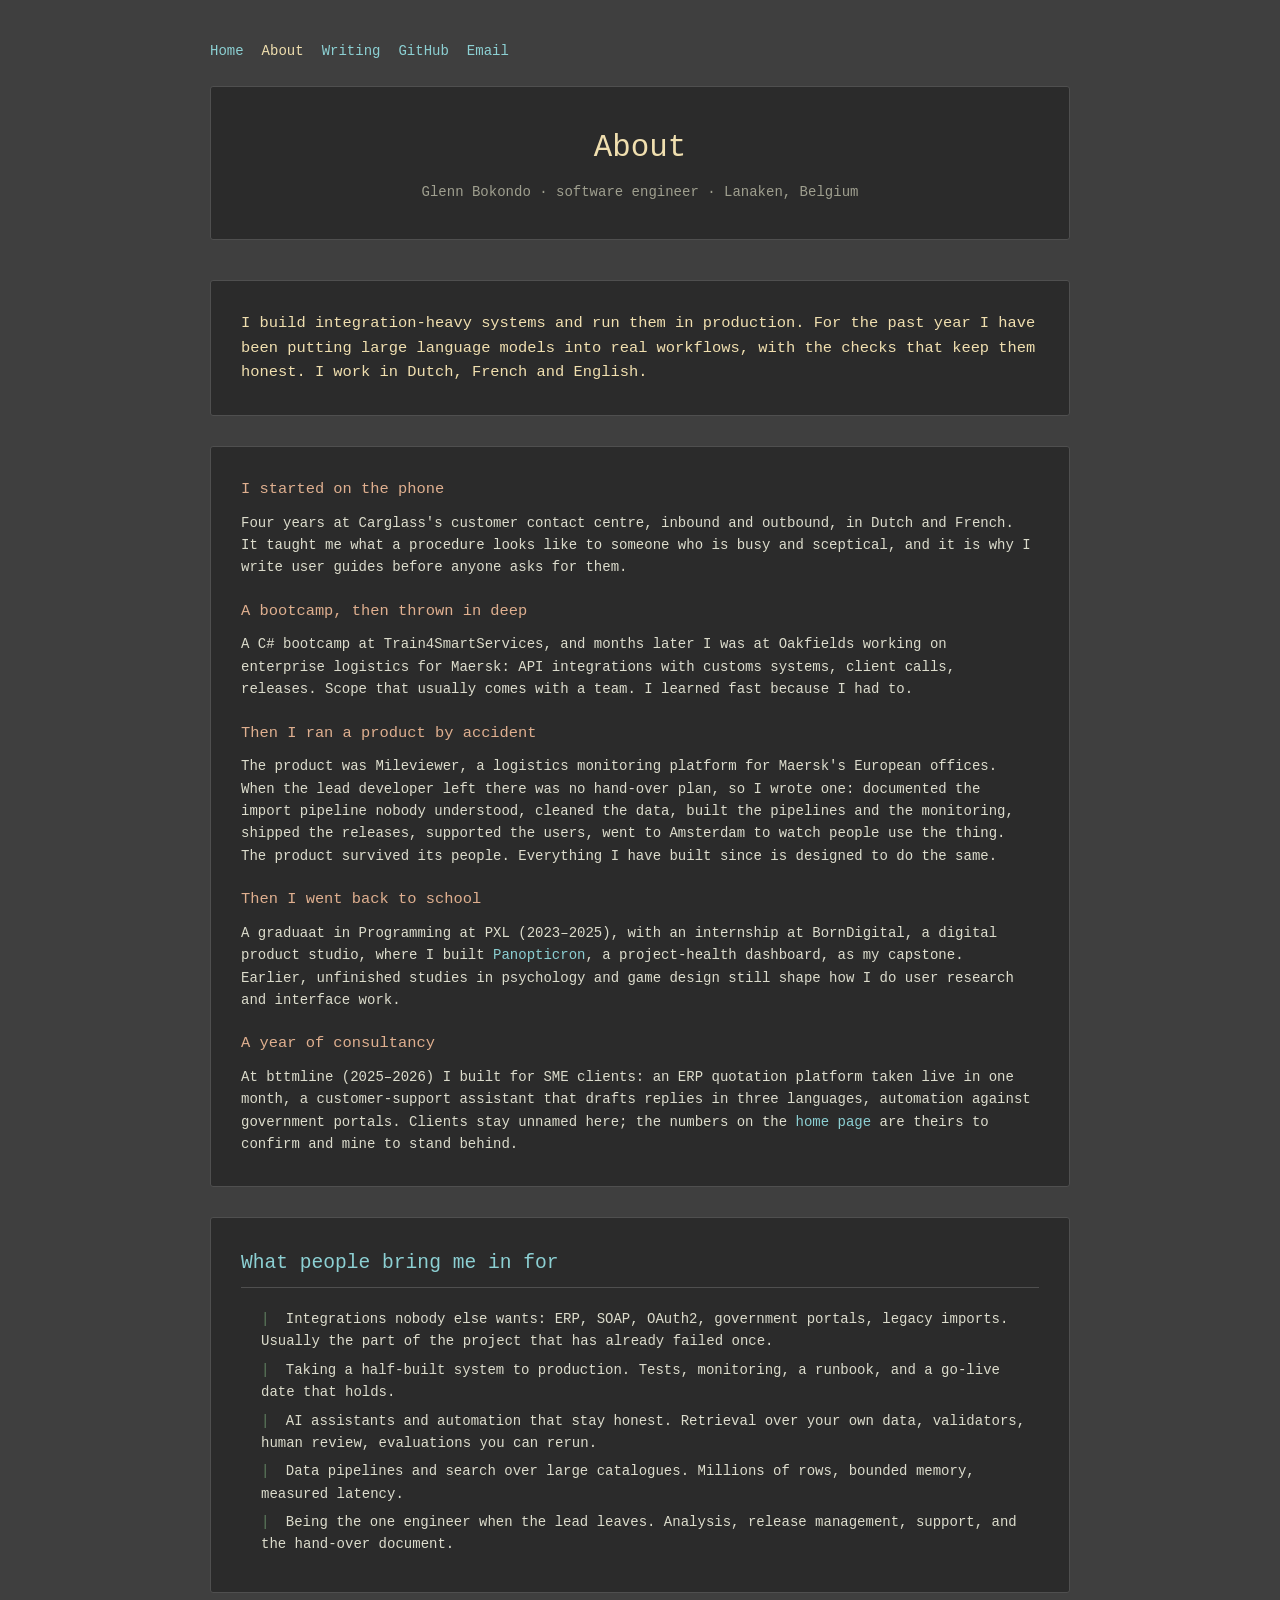
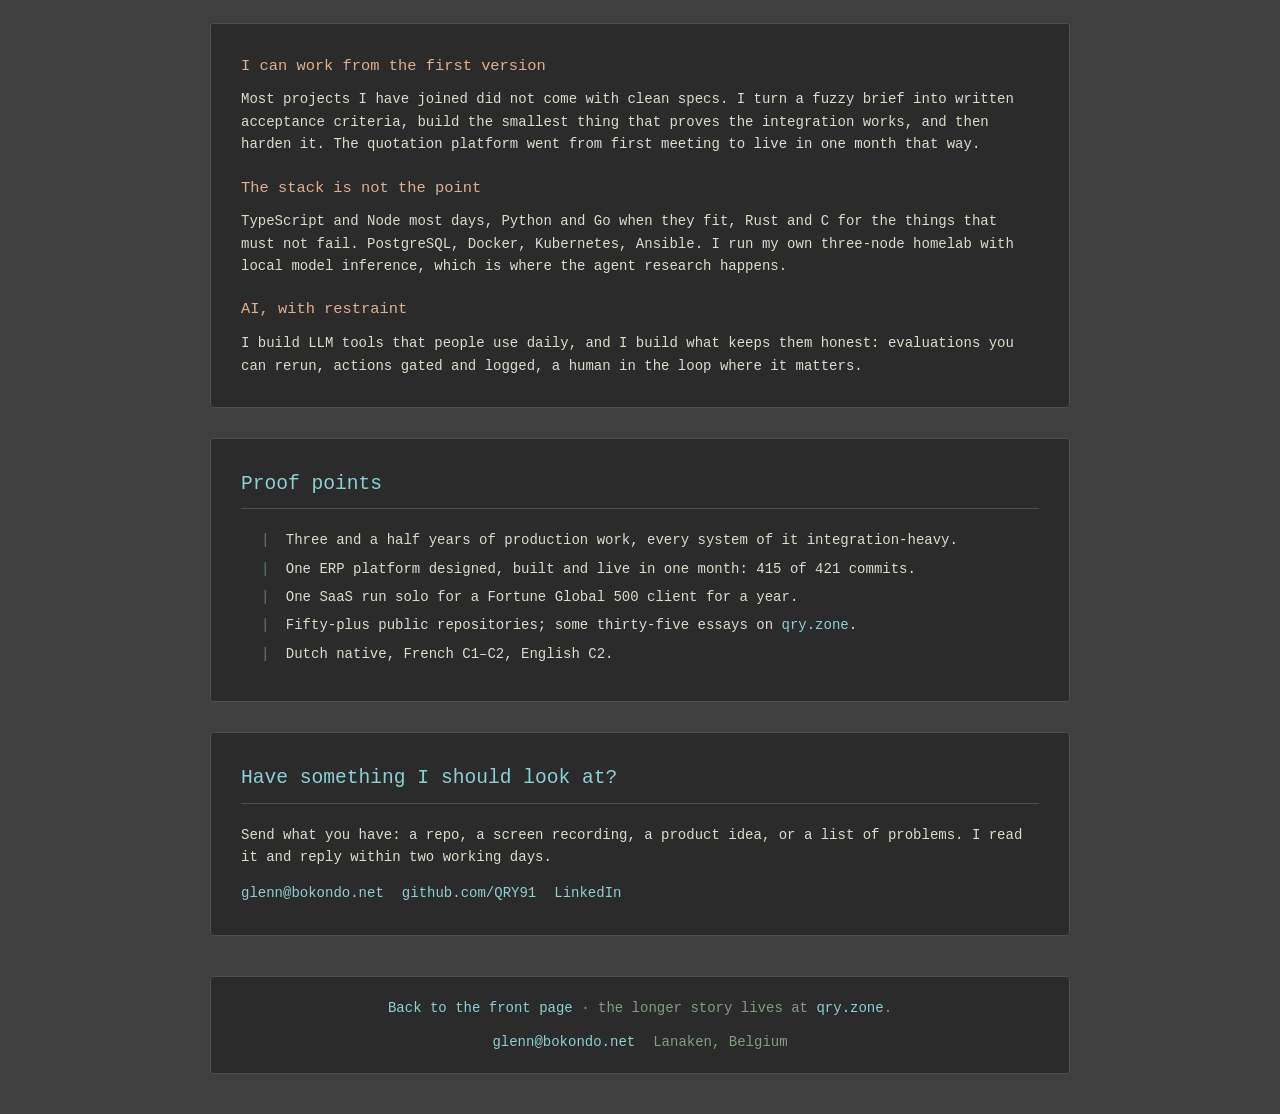
==== about/index.html @ 12858e15 "feat: rewrite copy and add about page" ====
<!doctype html>
<html lang="en">
<head>
    <meta charset="UTF-8" />
    <meta name="viewport" content="width=device-width, initial-scale=1.0" />
    <title>About — Glenn Bokondo</title>
    <meta name="description" content="How I got from a contact centre to running production software: the story, the way I work, and the proof points." />
    <link rel="shortcut icon" href="/favicon.ico" type="image/x-icon" />
    <link rel="stylesheet" href="/style.css" />
</head>
<body>
    <main>
        <nav class="site" aria-label="Site">
            <a href="/">Home</a>
            <a href="/about/" aria-current="page">About</a>
            <a href="https://qry.zone">Writing</a>
            <a href="https://github.com/QRY91">GitHub</a>
            <a href="mailto:glenn@bokondo.net">Email</a>
        </nav>

        <header class="card">
            <h1>About</h1>
            <p class="role">Glenn Bokondo · software engineer · Lanaken, Belgium</p>
        </header>

        <section>
            <p class="lede">
                I build integration-heavy systems and run them in production. For the
                past year I have been putting large language models into real
                workflows, with the checks that keep them honest. I work in Dutch,
                French and English.
            </p>
        </section>

        <section>
            <h3>I started on the phone</h3>
            <p>
                Four years at Carglass's customer contact centre, inbound and outbound,
                in Dutch and French. It taught me what a procedure looks like to someone
                who is busy and sceptical, and it is why I write user guides before
                anyone asks for them.
            </p>

            <h3>A bootcamp, then thrown in deep</h3>
            <p>
                A C# bootcamp at Train4SmartServices, and months later I was at
                Oakfields working on enterprise logistics for Maersk: API integrations
                with customs systems, client calls, releases. Scope that usually comes
                with a team. I learned fast because I had to.
            </p>

            <h3>Then I ran a product by accident</h3>
            <p>
                The product was Mileviewer, a logistics monitoring platform for Maersk's
                European offices. When the lead developer left there was no hand-over
                plan, so I wrote one: documented the import pipeline nobody understood,
                cleaned the data, built the pipelines and the monitoring, shipped the
                releases, supported the users, went to Amsterdam to watch people use
                the thing. The product survived its people. Everything I have built
                since is designed to do the same.
            </p>

            <h3>Then I went back to school</h3>
            <p>
                A graduaat in Programming at PXL (2023–2025), with an internship at
                BornDigital, a digital product studio, where I built
                <a href="https://panopticron.com">Panopticron</a>, a project-health
                dashboard, as my capstone. Earlier, unfinished studies in psychology
                and game design still shape how I do user research and interface work.
            </p>

            <h3>A year of consultancy</h3>
            <p>
                At bttmline (2025–2026) I built for SME clients: an ERP quotation
                platform taken live in one month, a customer-support assistant that
                drafts replies in three languages, automation against government
                portals. Clients stay unnamed here; the numbers on the
                <a href="/">home page</a> are theirs to confirm and mine to stand behind.
            </p>
        </section>

        <section>
            <h2>What people bring me in for</h2>
            <ul class="plain">
                <li>Integrations nobody else wants: ERP, SOAP, OAuth2, government portals, legacy imports. Usually the part of the project that has already failed once.</li>
                <li>Taking a half-built system to production. Tests, monitoring, a runbook, and a go-live date that holds.</li>
                <li>AI assistants and automation that stay honest. Retrieval over your own data, validators, human review, evaluations you can rerun.</li>
                <li>Data pipelines and search over large catalogues. Millions of rows, bounded memory, measured latency.</li>
                <li>Being the one engineer when the lead leaves. Analysis, release management, support, and the hand-over document.</li>
            </ul>
        </section>

        <section>
            <h3>I can work from the first version</h3>
            <p>
                Most projects I have joined did not come with clean specs. I turn a
                fuzzy brief into written acceptance criteria, build the smallest thing
                that proves the integration works, and then harden it. The quotation
                platform went from first meeting to live in one month that way.
            </p>

            <h3>The stack is not the point</h3>
            <p>
                TypeScript and Node most days, Python and Go when they fit, Rust and C
                for the things that must not fail. PostgreSQL, Docker, Kubernetes,
                Ansible. I run my own three-node homelab with local model inference,
                which is where the agent research happens.
            </p>

            <h3>AI, with restraint</h3>
            <p>
                I build LLM tools that people use daily, and I build what keeps them
                honest: evaluations you can rerun, actions gated and logged, a human
                in the loop where it matters.
            </p>
        </section>

        <section>
            <h2>Proof points</h2>
            <ul class="plain">
                <li>Three and a half years of production work, every system of it integration-heavy.</li>
                <li>One ERP platform designed, built and live in one month: 415 of 421 commits.</li>
                <li>One SaaS run solo for a Fortune Global 500 client for a year.</li>
                <li>Fifty-plus public repositories; some thirty-five essays on <a href="https://qry.zone">qry.zone</a>.</li>
                <li>Dutch native, French C1–C2, English C2.</li>
            </ul>
        </section>

        <section>
            <h2>Have something I should look at?</h2>
            <p>
                Send what you have: a repo, a screen recording, a product idea, or a
                list of problems. I read it and reply within two working days.
            </p>
            <div class="contact">
                <a href="mailto:glenn@bokondo.net">glenn@bokondo.net</a>
                <a href="https://github.com/QRY91">github.com/QRY91</a>
                <a href="https://linkedin.com/in/glenn-bokondo-98957b196/">LinkedIn</a>
            </div>
        </section>

        <footer>
            <p><a href="/">Back to the front page</a> · the longer story lives at <a href="https://qry.zone">qry.zone</a>.</p>
            <div class="contact">
                <a href="mailto:glenn@bokondo.net">glenn@bokondo.net</a>
                <span>Lanaken, Belgium</span>
            </div>
        </footer>
    </main>
</body>
</html>
---- style.css ----
/* bokondo.net — shared stylesheet. Zenburn palette and monospace type, carried over from the 2025 page. */
:root {
    --bg: #3f3f3f;
    --panel: #2b2b2b;
    --inset: #383838;
    --rule: #4f4f4f;
    --ink: #dcdccc;
    --dim: #9f9f8f;
    --title: #f0dfaf;
    --cyan: #8cd0d3;
    --orange: #dfaf8f;
    --rose: #cc9393;
    --green: #7f9f7f;
    --marker: #5f7f5f;
    --measure: 900px;
}
* { margin: 0; padding: 0; box-sizing: border-box; }
body {
    font-family: "Monaco", "Menlo", "Ubuntu Mono", monospace;
    line-height: 1.6;
    color: var(--ink);
    background: var(--bg);
    font-size: 14px;
}
main { max-width: var(--measure); margin: 0 auto; padding: 40px 20px; }
nav.site { display: flex; flex-wrap: wrap; gap: 6px 18px; margin-bottom: 24px; color: var(--green); }
nav.site a[aria-current="page"] { color: var(--title); }
header.card {
    text-align: center;
    margin-bottom: 40px;
    padding: 36px 20px;
    background: var(--panel);
    border: 1px solid var(--rule);
    border-radius: 3px;
}
h1 { font-size: 2.2em; color: var(--title); font-weight: normal; }
.role { color: var(--dim); margin-top: 8px; }
.contact { margin-top: 14px; display: flex; flex-wrap: wrap; gap: 6px 18px; }
header.card .contact { justify-content: center; }
a { color: var(--cyan); text-decoration: none; }
a:hover, a:focus-visible { text-decoration: underline; color: var(--orange); }
:focus-visible { outline: 1px solid var(--cyan); outline-offset: 2px; }
section {
    background: var(--panel);
    margin-bottom: 30px;
    padding: 30px;
    border: 1px solid var(--rule);
    border-radius: 3px;
}
h2 {
    font-size: 1.4em;
    margin-bottom: 20px;
    color: var(--cyan);
    border-bottom: 1px solid var(--rule);
    padding-bottom: 8px;
    font-weight: normal;
    text-transform: none;
    letter-spacing: 0;
}
h3 { font-size: 1.1em; margin: 20px 0 10px 0; color: var(--orange); font-weight: normal; }
section h3:first-child { margin-top: 0; }
p { margin-bottom: 12px; }
p:last-child { margin-bottom: 0; }
.lede { color: var(--title); font-size: 1.1em; }
.avail {
    padding: 15px;
    background: var(--inset);
    border-left: 3px solid var(--cyan);
    border-radius: 2px;
    margin-top: 16px;
}
.item {
    margin-bottom: 20px;
    padding: 15px;
    background: var(--inset);
    border-radius: 3px;
    border-left: 3px solid var(--rose);
}
.item:last-child { margin-bottom: 0; }
.item h3 { margin: 0 0 6px 0; color: var(--rose); font-weight: bold; font-size: 1em; }
.item .meta { color: var(--dim); font-size: 0.95em; margin-bottom: 8px; }
ul.plain { list-style: none; margin: 12px 0 0 0; padding-left: 20px; }
ul.plain li { margin-bottom: 6px; position: relative; }
ul.plain li::before { content: "| "; color: var(--marker); margin-right: 8px; }
footer {
    text-align: center;
    margin-top: 40px;
    color: var(--green);
    padding: 20px;
    background: var(--panel);
    border: 1px solid var(--rule);
    border-radius: 3px;
}
footer .contact { justify-content: center; margin-top: 8px; }
@media print {
    body { background: #fff; color: #000; font-size: 10.5pt; line-height: 1.45; }
    main { max-width: none; padding: 0; }
    nav.site { display: none; }
    header.card, section, footer, .item, .avail { background: none; border-color: #999; color: inherit; }
    h1, h2, h3, .lede, .item h3, footer, nav.site a { color: #000; }
    .role, .meta, ul.plain li::before { color: #444; }
    a { color: #000; }
    a[href^="http"]::after { content: " (" attr(href) ")"; font-size: 0.85em; color: #444; }
    section { margin-bottom: 14px; padding: 0 0 10px 0; border: 0; border-bottom: 1px solid #999; break-inside: avoid; }
    .item { padding: 0 0 0 10px; border-left: 2px solid #999; }
}
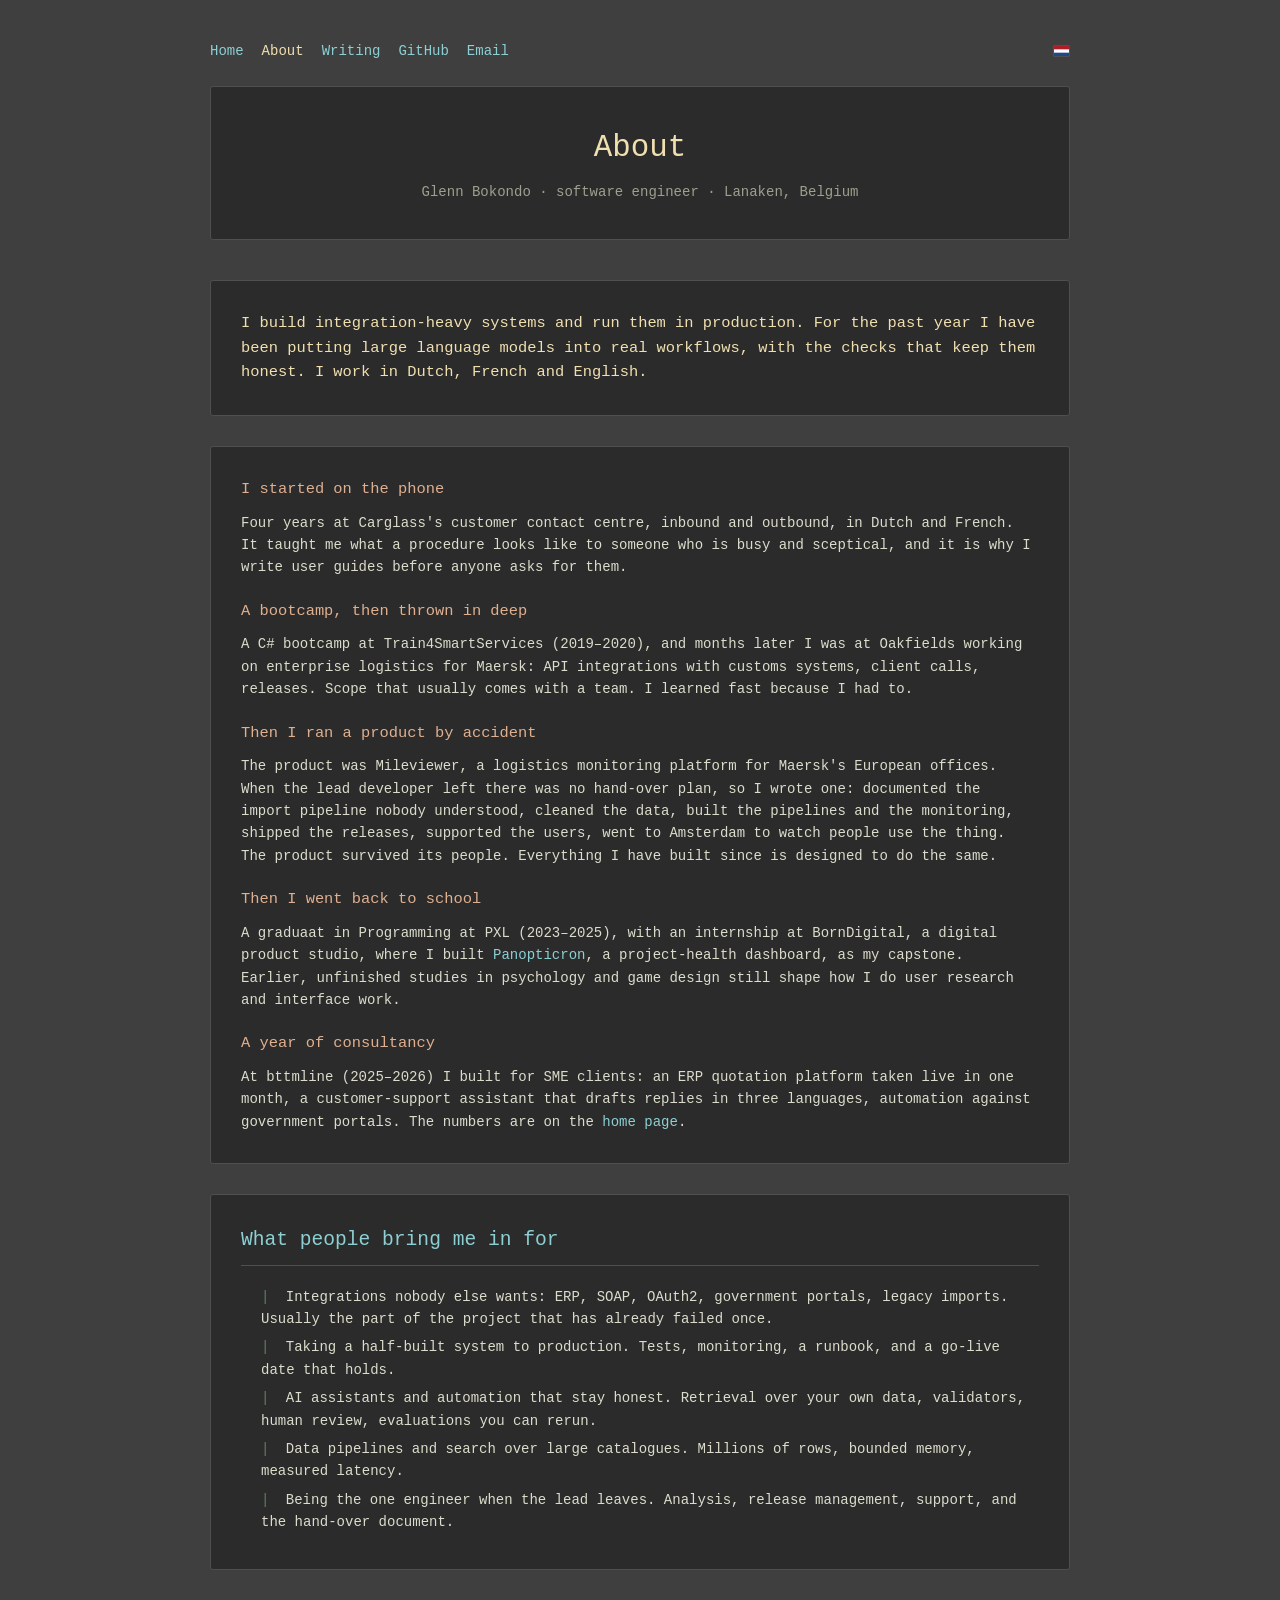
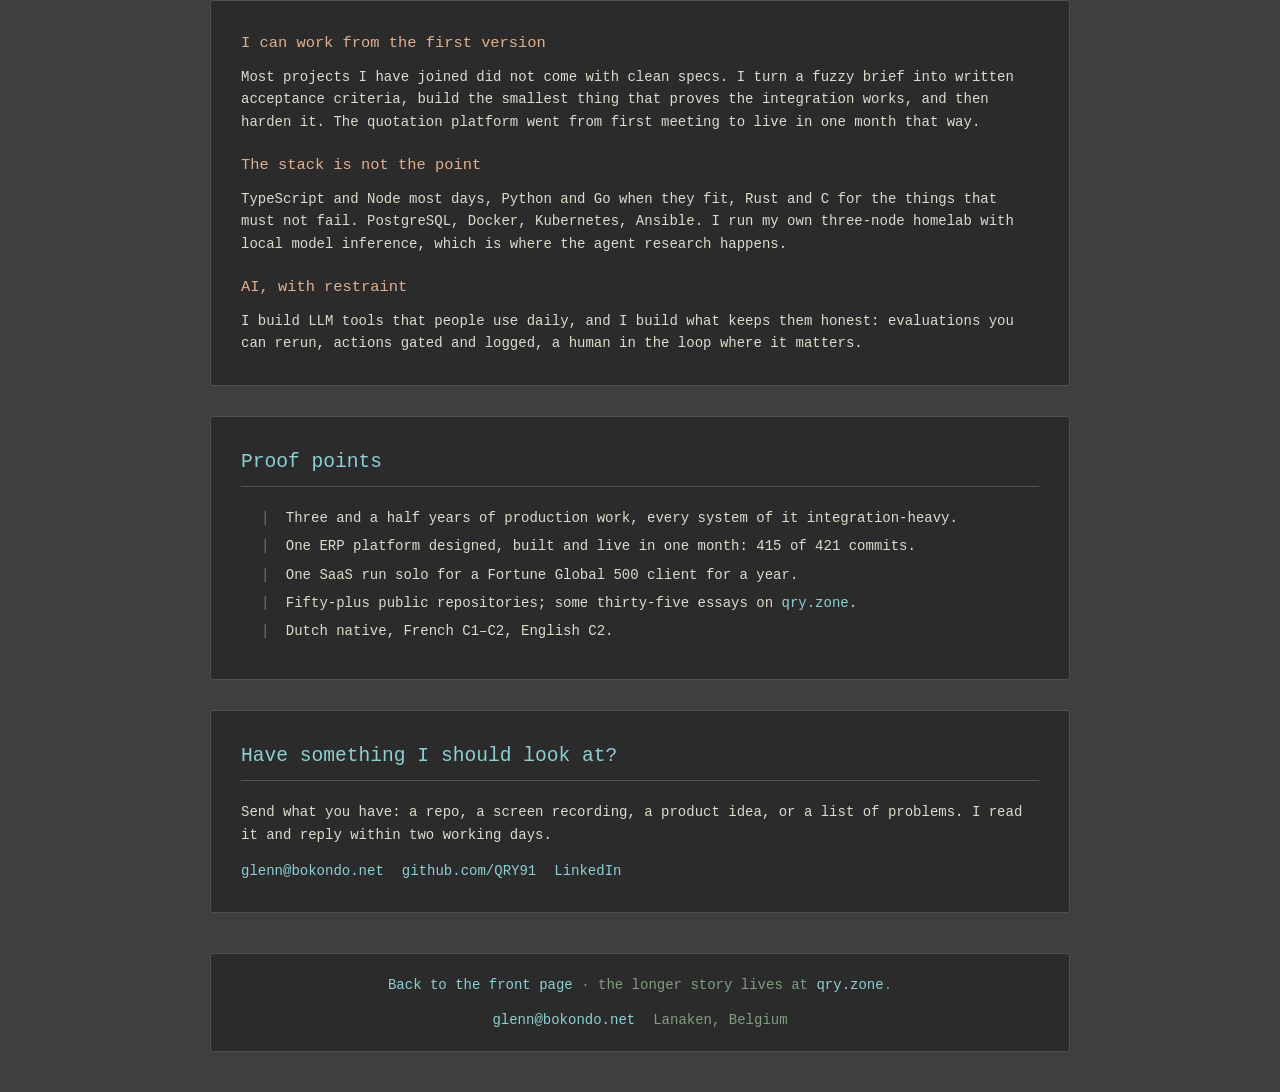
==== commit 99302d92: "feat: add dutch pages and language switch" ====
--- a/about/index.html
+++ b/about/index.html
@@ -7,6 +7,9 @@
     <meta name="description" content="How I got from a contact centre to running production software: the story, the way I work, and the proof points." />
     <link rel="shortcut icon" href="/favicon.ico" type="image/x-icon" />
     <link rel="stylesheet" href="/style.css" />
+    <link rel="alternate" hreflang="en" href="https://www.bokondo.net/about/" />
+    <link rel="alternate" hreflang="nl" href="https://www.bokondo.net/nl/over/" />
+    <link rel="alternate" hreflang="x-default" href="https://www.bokondo.net/about/" />
 </head>
 <body>
     <main>
@@ -16,6 +19,7 @@
             <a href="https://qry.zone">Writing</a>
             <a href="https://github.com/QRY91">GitHub</a>
             <a href="mailto:glenn@bokondo.net">Email</a>
+            <a class="lang" href="/nl/over/" hreflang="nl" lang="nl" title="Nederlands"><img src="/assets/flag-nl.svg" alt="" width="18" height="12" /><span class="visually-hidden">Nederlands</span></a>
         </nav>
 
         <header class="card">
@@ -43,7 +47,7 @@
 
             <h3>A bootcamp, then thrown in deep</h3>
             <p>
-                A C# bootcamp at Train4SmartServices, and months later I was at
+                A C# bootcamp at Train4SmartServices (2019–2020), and months later I was at
                 Oakfields working on enterprise logistics for Maersk: API integrations
                 with customs systems, client calls, releases. Scope that usually comes
                 with a team. I learned fast because I had to.
@@ -74,8 +78,7 @@
                 At bttmline (2025–2026) I built for SME clients: an ERP quotation
                 platform taken live in one month, a customer-support assistant that
                 drafts replies in three languages, automation against government
-                portals. Clients stay unnamed here; the numbers on the
-                <a href="/">home page</a> are theirs to confirm and mine to stand behind.
+                portals. The numbers are on the <a href="/">home page</a>.
             </p>
         </section>
 
--- a/style.css
+++ b/style.css
@@ -25,6 +25,9 @@
 main { max-width: var(--measure); margin: 0 auto; padding: 40px 20px; }
 nav.site { display: flex; flex-wrap: wrap; gap: 6px 18px; margin-bottom: 24px; color: var(--green); }
 nav.site a[aria-current="page"] { color: var(--title); }
+nav.site .lang { margin-left: auto; display: inline-flex; align-items: center; line-height: 1; }
+nav.site .lang img { display: block; height: 12px; width: auto; border: 1px solid var(--rule); border-radius: 1px; }
+.visually-hidden { position: absolute; width: 1px; height: 1px; margin: -1px; padding: 0; overflow: hidden; clip: rect(0 0 0 0); white-space: nowrap; border: 0; }
 header.card {
     text-align: center;
     margin-bottom: 40px;
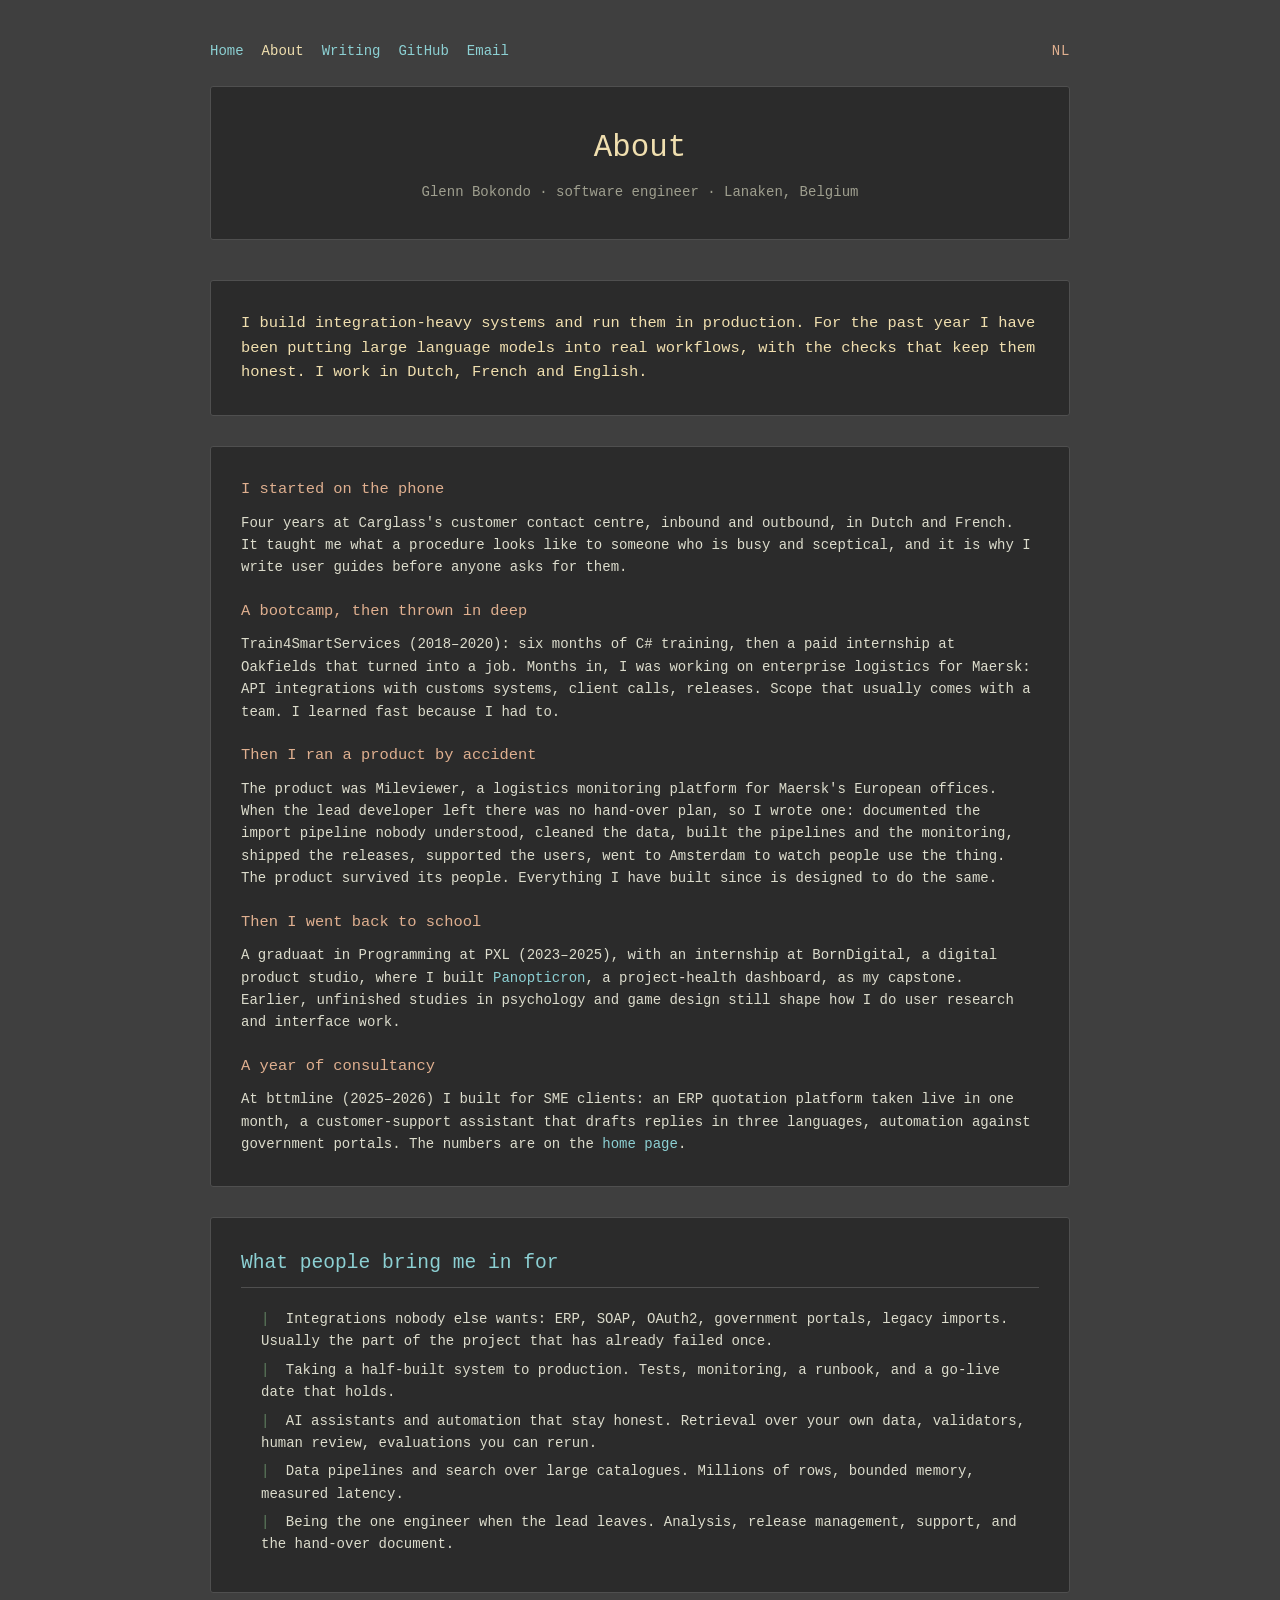
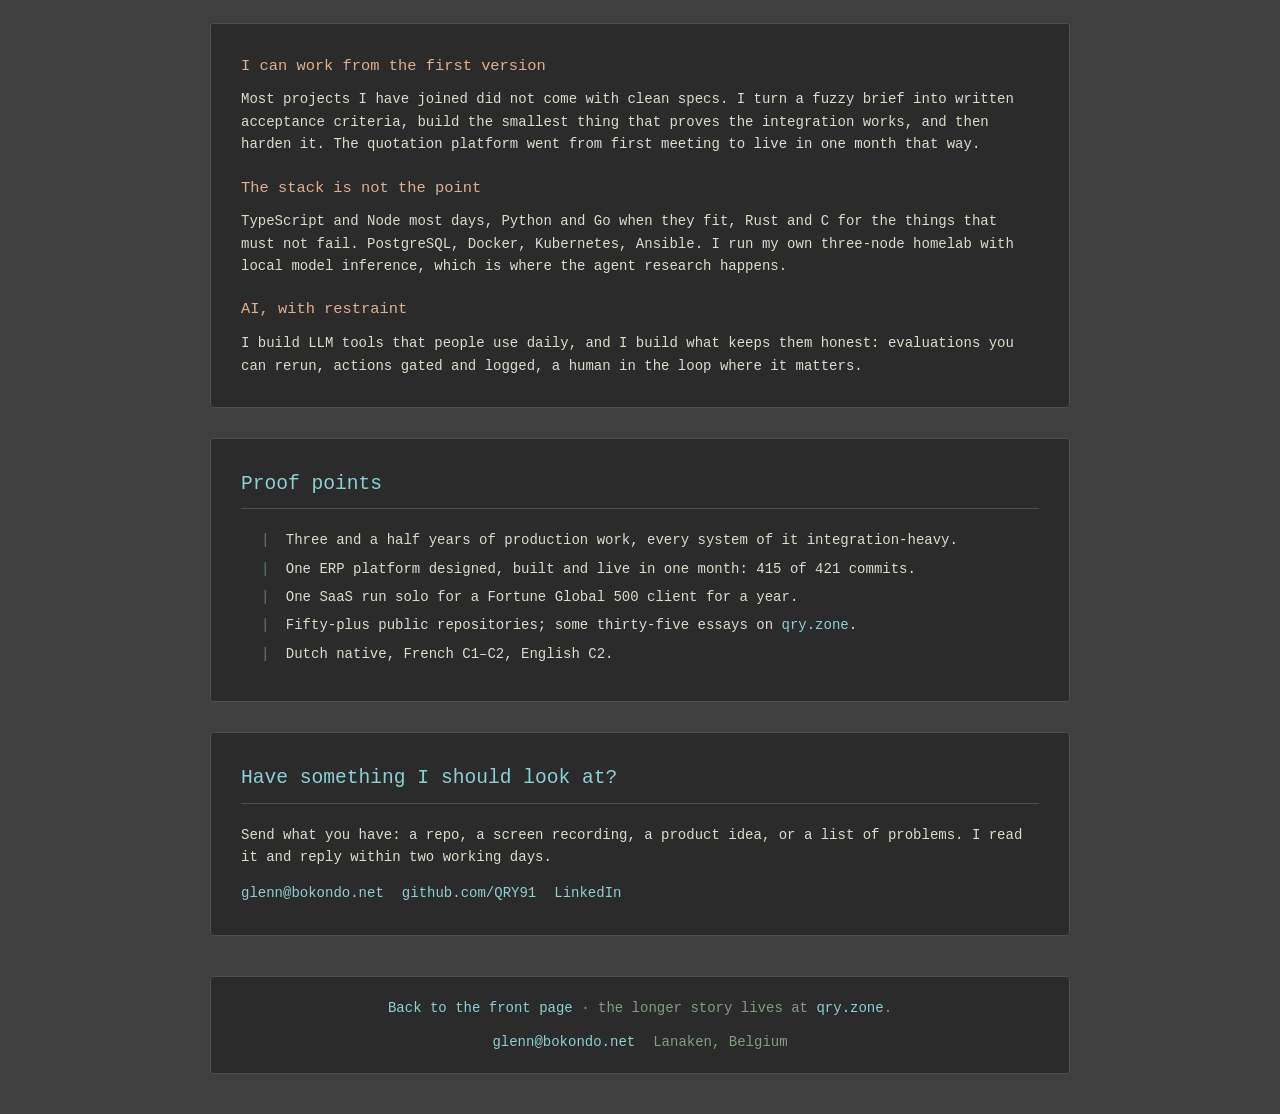
==== commit e77673fc: "fix: text language toggle and training timeline" ====
--- a/about/index.html
+++ b/about/index.html
@@ -19,7 +19,7 @@
             <a href="https://qry.zone">Writing</a>
             <a href="https://github.com/QRY91">GitHub</a>
             <a href="mailto:glenn@bokondo.net">Email</a>
-            <a class="lang" href="/nl/over/" hreflang="nl" lang="nl" title="Nederlands"><img src="/assets/flag-nl.svg" alt="" width="18" height="12" /><span class="visually-hidden">Nederlands</span></a>
+            <a class="lang" href="/nl/over/" hreflang="nl" lang="nl" title="Nederlands">NL</a>
         </nav>
 
         <header class="card">
@@ -47,10 +47,11 @@
 
             <h3>A bootcamp, then thrown in deep</h3>
             <p>
-                A C# bootcamp at Train4SmartServices (2019–2020), and months later I was at
-                Oakfields working on enterprise logistics for Maersk: API integrations
-                with customs systems, client calls, releases. Scope that usually comes
-                with a team. I learned fast because I had to.
+                Train4SmartServices (2018–2020): six months of C# training, then a paid
+                internship at Oakfields that turned into a job. Months in, I was working
+                on enterprise logistics for Maersk: API integrations with customs
+                systems, client calls, releases. Scope that usually comes with a team.
+                I learned fast because I had to.
             </p>
 
             <h3>Then I ran a product by accident</h3>
--- a/style.css
+++ b/style.css
@@ -25,9 +25,7 @@
 main { max-width: var(--measure); margin: 0 auto; padding: 40px 20px; }
 nav.site { display: flex; flex-wrap: wrap; gap: 6px 18px; margin-bottom: 24px; color: var(--green); }
 nav.site a[aria-current="page"] { color: var(--title); }
-nav.site .lang { margin-left: auto; display: inline-flex; align-items: center; line-height: 1; }
-nav.site .lang img { display: block; height: 12px; width: auto; border: 1px solid var(--rule); border-radius: 1px; }
-.visually-hidden { position: absolute; width: 1px; height: 1px; margin: -1px; padding: 0; overflow: hidden; clip: rect(0 0 0 0); white-space: nowrap; border: 0; }
+nav.site .lang { margin-left: auto; color: var(--orange); letter-spacing: 0.05em; }
 header.card {
     text-align: center;
     margin-bottom: 40px;
